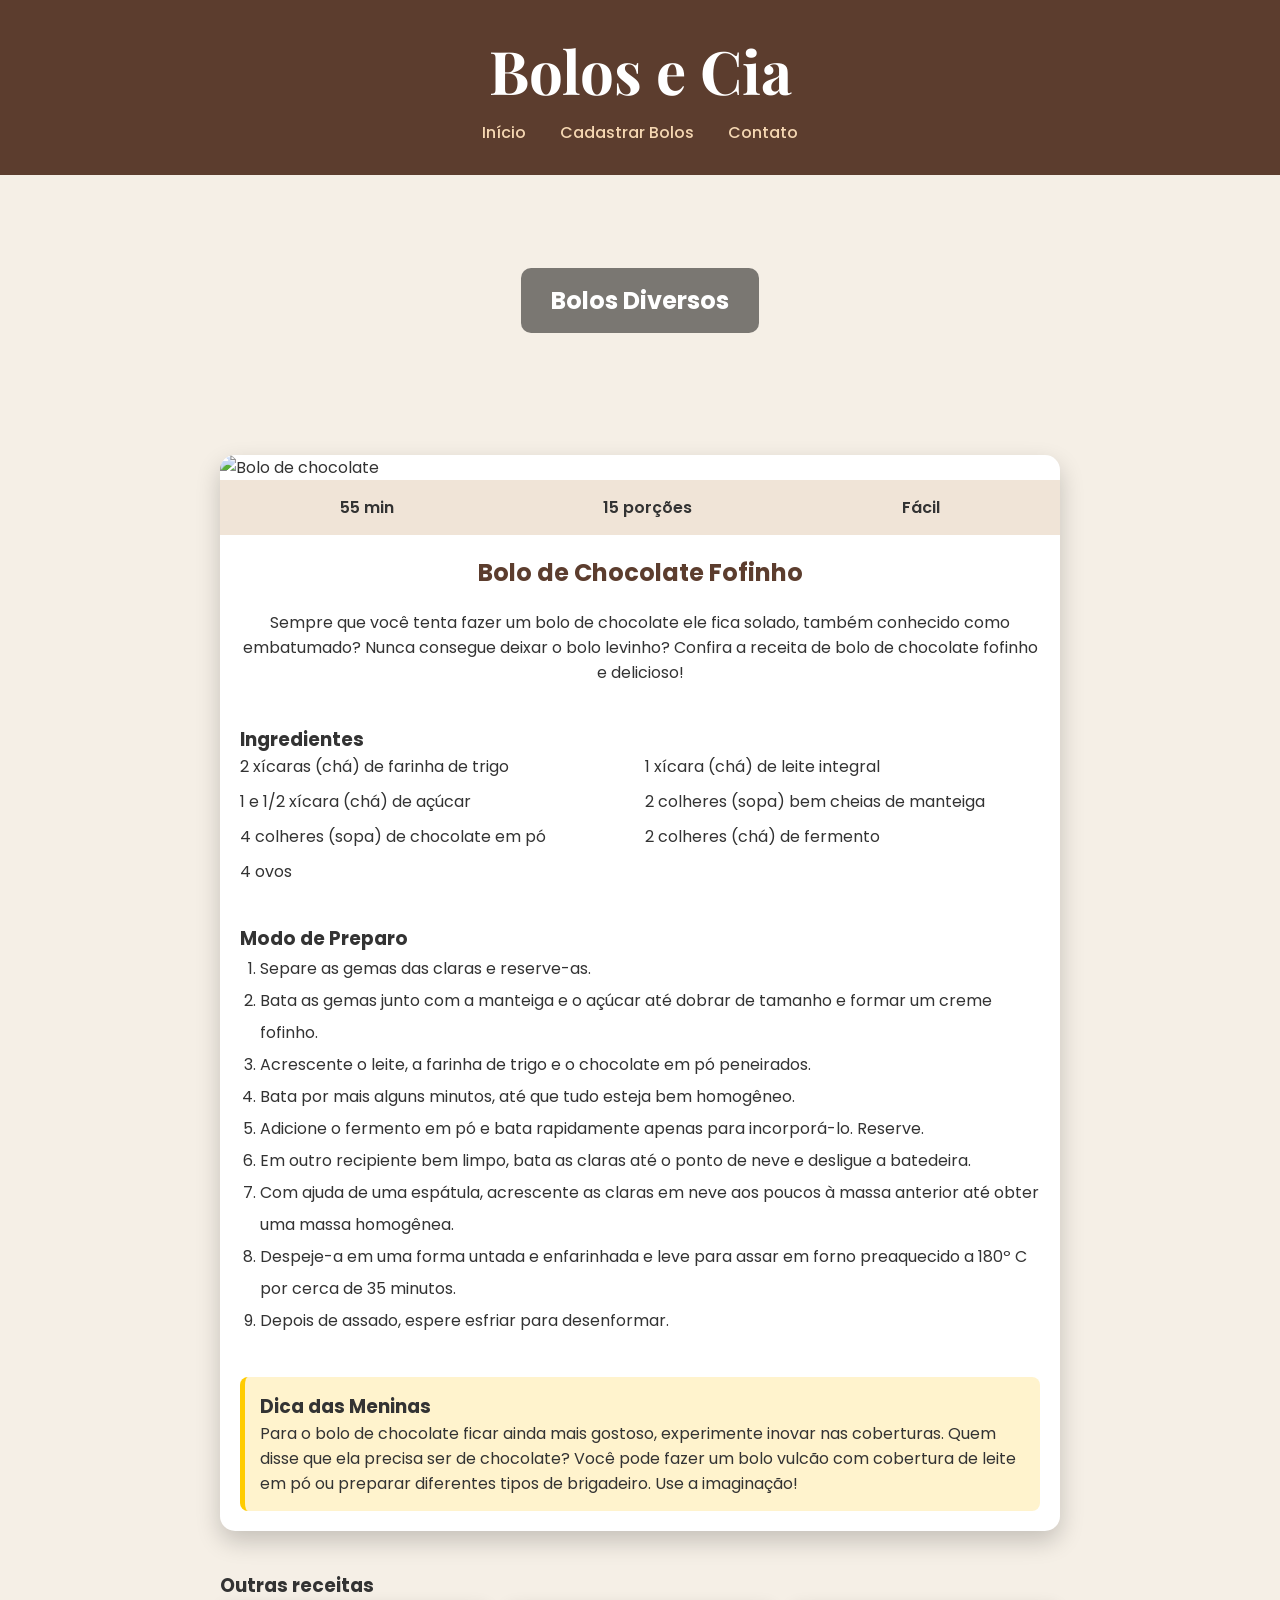
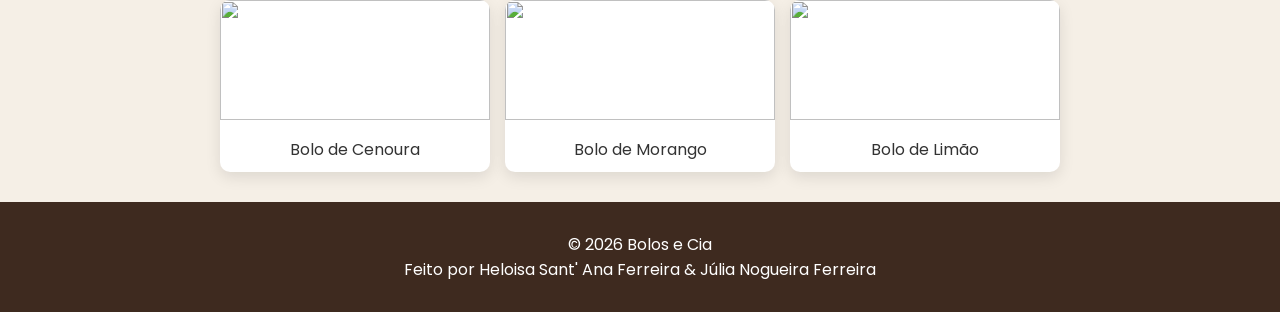
==== index.html @ 29d1458c "Update and rename bolo chocolate.html to index.html" ====
<!DOCTYPE html>
<html lang="pt-br">
<head>
    <meta charset="UTF-8">
    <title>Bolo de Chocolate | Bolos e Cia</title>
    <link rel="stylesheet" href="mystyle.css">
    <link href="https://fonts.googleapis.com/css2?family=Playfair+Display:wght@700&family=Poppins:wght@300;400;600&display=swap" rel="stylesheet">
    <script src="scriptIndex.js" defer></script>
    
    <script>
        fetch('/api/lista')
            .then ((data)=>data.json())
            .then((json)=>console.log(json))
            .catch((err)=>console.log(err));

    </script>

</head>
<body>
    <header class="topo">
        <h1>Bolos e Cia</h1>
        <nav>
            <a href="index.html">Início</a>
            <a href="form.html">Cadastrar Bolos</a>
            <a href="#">Contato</a>
        </nav>
    </header>
    <section class="banner">
        <h2>Bolos Diversos</h2>
    </section>
    <main class="container">
        <section class="receita">
            <img src= "https://receitasdepanela.com.br/wp-content/uploads/2025/12/BOLO-DE-CHOCOLATE-FOFINHO.jpg" alt="Bolo de chocolate">
            <div class="info-topo">
                <span> 55 min</span>
                <span> 15 porções</span>
                <span> Fácil</span>
            </div>
            <h2>Bolo de Chocolate Fofinho</h2>
            <p class="descricao">
                Sempre que você tenta fazer um bolo de chocolate ele fica solado, também conhecido como embatumado? Nunca consegue deixar o bolo levinho? Confira a receita de bolo de chocolate fofinho e delicioso!
            </p>
            <div class="ingredientes">
                <h3> Ingredientes</h3>
                <div class="grid">
                    <div>2 xícaras (chá) de farinha de trigo</div>
                    <div>1 xícara (chá) de leite integral</div>
                    <div>1 e 1/2 xícara (chá) de açúcar</div>
                    <div>2 colheres (sopa) bem cheias de manteiga</div>
                    <div>4 colheres (sopa) de chocolate em pó</div>
                    <div>2 colheres (chá) de fermento</div>
                    <div>4 ovos</div>
                </div>
            </div>
            <div class="preparo">
                <h3> Modo de Preparo</h3>
                <ol>
                    <li>Separe as gemas das claras e reserve-as.</li>
                    <li>Bata as gemas junto com a manteiga e o açúcar até dobrar de tamanho e formar um creme fofinho.</li>
                    <li>Acrescente o leite, a farinha de trigo e o chocolate em pó peneirados.</li>
                    <li>Bata por mais alguns minutos, até que tudo esteja bem homogêneo.</li>
                    <li>Adicione o fermento em pó e bata rapidamente apenas para incorporá-lo. Reserve.</li>
                    <li>Em outro recipiente bem limpo, bata as claras até o ponto de neve e desligue a batedeira.</li>
                    <li>Com ajuda de uma espátula, acrescente as claras em neve aos poucos à massa anterior até obter uma massa homogênea.</li>
                    <li>Despeje-a em uma forma untada e enfarinhada e leve para assar em forno preaquecido a 180º C por cerca de 35 minutos.</li>
                    <li>Depois de assado, espere esfriar para desenformar.</li>
                </ol>
            </div>
            <div class="dica">
                <h3> Dica das Meninas</h3>
                <p>Para o bolo de chocolate ficar ainda mais gostoso, experimente inovar nas coberturas. Quem disse que ela precisa ser de chocolate? Você pode fazer um bolo vulcão com cobertura de leite em pó ou preparar diferentes tipos de brigadeiro. Use a imaginação!</p>
            </div>
        </section>
        <section class="relacionadas">
            <h3>Outras receitas</h3>
            <div class="cards">
                <div class="mini-card">
                    <img src="https://recipesblob.oetker.com.br/assets/11ed1b54a18b427ea8e7f7d141f0a34d/1272x764/bolo_cenoura_horizontal.jpg">
                    <p>Bolo de Cenoura</p>
                </div>
                <div class="mini-card">
                    <img src="https://www.sabornamesa.com.br/media/k2/items/cache/24d767ce6c156eb07b1fc26c266211f5_XL.jpg">
                    <p>Bolo de Morango</p>
                </div>
                <div class="mini-card">
                    <img src="https://revistaanamaria.com.br/wp-content/uploads/2022/11/Bolo-de-limao.jpg">
                    <p>Bolo de Limão</p>
                </div>
            </div>
        </section>
        <section class="todosCards"></section>
    </main>
    <footer>
        <p>© 2026 Bolos e Cia</p>
        <p>Feito por Heloisa Sant' Ana Ferreira & Júlia Nogueira Ferreira</p>
    </footer>
</body>
</html>
</html>
---- mystyle.css ----
* {
    margin: 0;
    padding: 0;
    box-sizing: border-box;
    }
    
 body {
    font-family: 'Poppins', sans-serif;
    background: #f5efe6;
    color: #333;
    }
    

.topo {
    background: #5c3d2e;
    padding: 30px;
    text-align: center;
    }
    
.topo h1 {
    font-family: 'Playfair Display', serif;
    font-size: 60px;
    color: white;
    }
    
.topo nav {
    margin-top: 10px;
    }
    
.topo nav a {
    color: #f5d7b2;
    margin: 0 15px;
    text-decoration: none;
    font-weight: 500;
    }
    
.banner {
    background: url("https://inmagazine.ig.com.br/wp-content/uploads/2024/11/bolos-veganos-1024x585.jpg") center/cover;
    height: 250px;
    display: flex;
    align-items: center;
    justify-content: center;
    }
    
.banner h2 {
    background: rgba(0,0,0,0.5);
    color: white;
    padding: 15px 30px;
    border-radius: 10px;
    }
    
.container {
    max-width: 900px;
    margin: auto;
    padding: 30px;
    }
    
.receita {
    background: white;
    border-radius: 15px;
    overflow: hidden;
    box-shadow: 0 10px 25px rgba(0,0,0,0.2);
    margin-bottom: 40px;
    }
    
.receita img {
    width: 100%;
    height: 400px;
    object-fit: cover;
    }
    
.info-topo {
    display: flex;
    justify-content: space-around;
    padding: 15px;
    background: #f0e4d7;
    font-weight: 600;
    }
    
.receita h2 {
    text-align: center;
    margin: 20px;
    color: #5c3d2e;
    }
    
.descricao {
    text-align: center;
    padding: 0 20px 20px;
    }
    
.ingredientes {
    padding: 20px;
    }
    
.grid {
    display: grid;
    grid-template-columns: 1fr 1fr;
    gap: 10px;
    }
    
.preparo {
    padding: 20px;
    }
    
.preparo ol {
    margin-left: 20px;
    line-height: 2;
    }
    
.dica {
    background: #fff3cd;
    margin: 20px;
    padding: 15px;
    border-left: 5px solid #ffcc00;
    border-radius: 8px;
    }
    
.relacionadas {
    margin-top: 30px;
    }
    
.cards {
    display: flex;
    gap: 15px;
    }
    
.mini-card {
    background: white;
    border-radius: 10px;
    overflow: hidden;
    width: 100%;
    box-shadow: 0 5px 15px rgba(0,0,0,0.1);
    }
    
.mini-card img {
    width: 100%;
    height: 120px;
    object-fit: cover;
    }
    
.mini-card p {
    text-align: center;
    padding: 10px;
    }
    
footer {
    background: #3e2a1f;
    color: white;
    text-align: center;
    padding: 30px;
    }
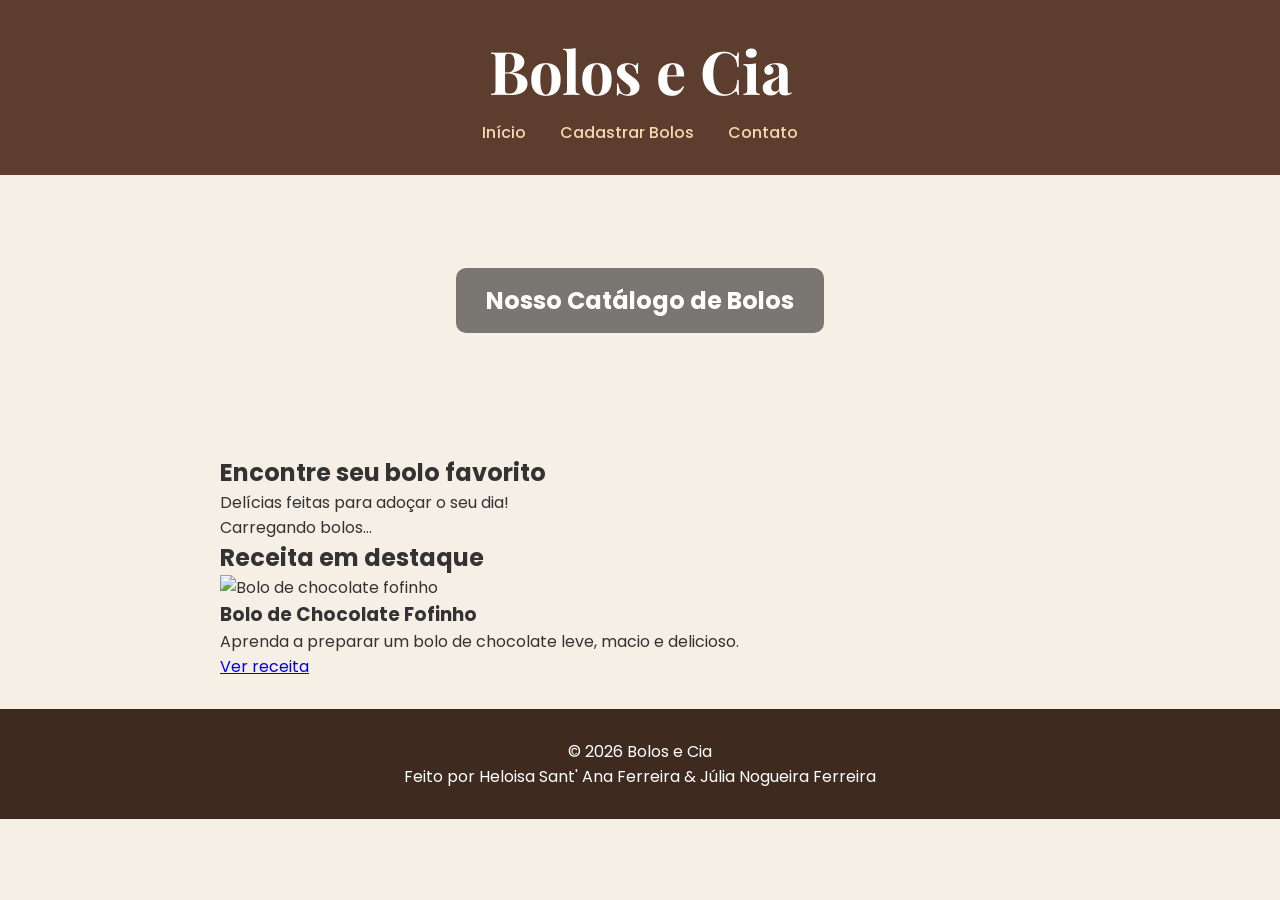
==== commit 0c566f7a: "Update title and structure of index.html" ====
--- a/index.html
+++ b/index.html
@@ -2,98 +2,60 @@
 <html lang="pt-br">
 <head>
     <meta charset="UTF-8">
-    <title>Bolo de Chocolate | Bolos e Cia</title>
+    <meta name="viewport" content="width=device-width, initial-scale=1.0">
+    <title>Catálogo | Bolos e Cia</title>
+
     <link rel="stylesheet" href="mystyle.css">
     <link href="https://fonts.googleapis.com/css2?family=Playfair+Display:wght@700&family=Poppins:wght@300;400;600&display=swap" rel="stylesheet">
+
     <script src="scriptIndex.js" defer></script>
-    
-    <script>
-        fetch('/api/lista')
-            .then ((data)=>data.json())
-            .then((json)=>console.log(json))
-            .catch((err)=>console.log(err));
-
-    </script>
-
 </head>
 <body>
+
     <header class="topo">
         <h1>Bolos e Cia</h1>
         <nav>
             <a href="index.html">Início</a>
             <a href="form.html">Cadastrar Bolos</a>
-            <a href="#">Contato</a>
+            <a href="#contato">Contato</a>
         </nav>
     </header>
+
     <section class="banner">
-        <h2>Bolos Diversos</h2>
+        <h2>Nosso Catálogo de Bolos</h2>
     </section>
+
     <main class="container">
-        <section class="receita">
-            <img src= "https://receitasdepanela.com.br/wp-content/uploads/2025/12/BOLO-DE-CHOCOLATE-FOFINHO.jpg" alt="Bolo de chocolate">
-            <div class="info-topo">
-                <span> 55 min</span>
-                <span> 15 porções</span>
-                <span> Fácil</span>
-            </div>
-            <h2>Bolo de Chocolate Fofinho</h2>
-            <p class="descricao">
-                Sempre que você tenta fazer um bolo de chocolate ele fica solado, também conhecido como embatumado? Nunca consegue deixar o bolo levinho? Confira a receita de bolo de chocolate fofinho e delicioso!
-            </p>
-            <div class="ingredientes">
-                <h3> Ingredientes</h3>
-                <div class="grid">
-                    <div>2 xícaras (chá) de farinha de trigo</div>
-                    <div>1 xícara (chá) de leite integral</div>
-                    <div>1 e 1/2 xícara (chá) de açúcar</div>
-                    <div>2 colheres (sopa) bem cheias de manteiga</div>
-                    <div>4 colheres (sopa) de chocolate em pó</div>
-                    <div>2 colheres (chá) de fermento</div>
-                    <div>4 ovos</div>
-                </div>
-            </div>
-            <div class="preparo">
-                <h3> Modo de Preparo</h3>
-                <ol>
-                    <li>Separe as gemas das claras e reserve-as.</li>
-                    <li>Bata as gemas junto com a manteiga e o açúcar até dobrar de tamanho e formar um creme fofinho.</li>
-                    <li>Acrescente o leite, a farinha de trigo e o chocolate em pó peneirados.</li>
-                    <li>Bata por mais alguns minutos, até que tudo esteja bem homogêneo.</li>
-                    <li>Adicione o fermento em pó e bata rapidamente apenas para incorporá-lo. Reserve.</li>
-                    <li>Em outro recipiente bem limpo, bata as claras até o ponto de neve e desligue a batedeira.</li>
-                    <li>Com ajuda de uma espátula, acrescente as claras em neve aos poucos à massa anterior até obter uma massa homogênea.</li>
-                    <li>Despeje-a em uma forma untada e enfarinhada e leve para assar em forno preaquecido a 180º C por cerca de 35 minutos.</li>
-                    <li>Depois de assado, espere esfriar para desenformar.</li>
-                </ol>
-            </div>
-            <div class="dica">
-                <h3> Dica das Meninas</h3>
-                <p>Para o bolo de chocolate ficar ainda mais gostoso, experimente inovar nas coberturas. Quem disse que ela precisa ser de chocolate? Você pode fazer um bolo vulcão com cobertura de leite em pó ou preparar diferentes tipos de brigadeiro. Use a imaginação!</p>
+        <section class="catalogo">
+            <h2>Encontre seu bolo favorito</h2>
+            <p class="subtitulo">Delícias feitas para adoçar o seu dia!</p>
+
+            <div class="todosCards">
+                <p class="carregando">Carregando bolos...</p>
             </div>
         </section>
-        <section class="relacionadas">
-            <h3>Outras receitas</h3>
-            <div class="cards">
-                <div class="mini-card">
-                    <img src="https://recipesblob.oetker.com.br/assets/11ed1b54a18b427ea8e7f7d141f0a34d/1272x764/bolo_cenoura_horizontal.jpg">
-                    <p>Bolo de Cenoura</p>
-                </div>
-                <div class="mini-card">
-                    <img src="https://www.sabornamesa.com.br/media/k2/items/cache/24d767ce6c156eb07b1fc26c266211f5_XL.jpg">
-                    <p>Bolo de Morango</p>
-                </div>
-                <div class="mini-card">
-                    <img src="https://revistaanamaria.com.br/wp-content/uploads/2022/11/Bolo-de-limao.jpg">
-                    <p>Bolo de Limão</p>
+
+        <section class="destaque-receita">
+            <h2>Receita em destaque</h2>
+
+            <div class="bolo-destaque">
+                <img
+                    src="https://receitasdepanela.com.br/wp-content/uploads/2025/12/BOLO-DE-CHOCOLATE-FOFINHO.jpg"
+                    alt="Bolo de chocolate fofinho">
+
+                <div class="destaque-info">
+                    <h3>Bolo de Chocolate Fofinho</h3>
+                    <p>Aprenda a preparar um bolo de chocolate leve, macio e delicioso.</p>
+                    <a href="receita.html" class="botao">Ver receita</a>
                 </div>
             </div>
         </section>
-        <section class="todosCards"></section>
     </main>
-    <footer>
+
+    <footer id="contato">
         <p>© 2026 Bolos e Cia</p>
         <p>Feito por Heloisa Sant' Ana Ferreira & Júlia Nogueira Ferreira</p>
     </footer>
+
 </body>
 </html>
-</html>
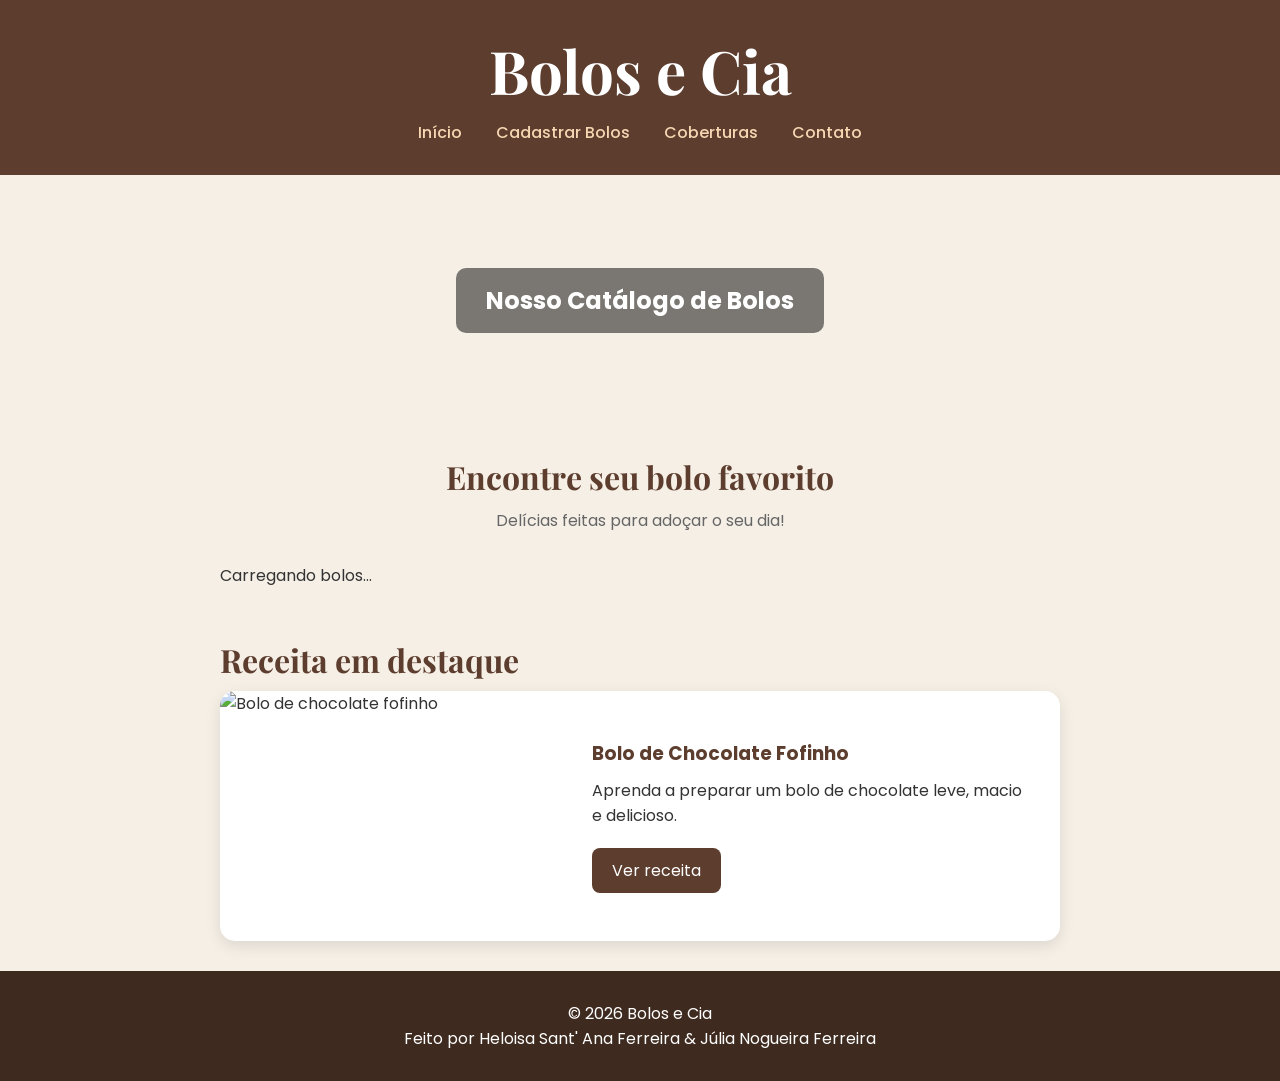
==== commit 84904f91: "Update index.html" ====
--- a/index.html
+++ b/index.html
@@ -17,6 +17,7 @@
         <nav>
             <a href="index.html">Início</a>
             <a href="form.html">Cadastrar Bolos</a>
+            <a href="cobertura.html">Coberturas</a>
             <a href="#contato">Contato</a>
         </nav>
     </header>
--- a/mystyle.css
+++ b/mystyle.css
@@ -149,3 +149,123 @@
     text-align: center;
     padding: 30px;
     }
+
+
+/* Catálogo de bolos */
+
+.catalogo {
+    text-align: center;
+    margin-bottom: 50px;
+}
+
+.catalogo h2,
+.destaque-receita h2 {
+    color: #5c3d2e;
+    font-family: 'Playfair Display', serif;
+    font-size: 32px;
+    margin-bottom: 10px;
+}
+
+.subtitulo {
+    margin-bottom: 30px;
+    color: #666;
+}
+
+.todosCards {
+    display: grid;
+    grid-template-columns: repeat(auto-fit, minmax(240px, 1fr));
+    gap: 25px;
+    margin-top: 25px;
+    text-align: left;
+}
+
+.bolo {
+    background: white;
+    border-radius: 15px;
+    overflow: hidden;
+    box-shadow: 0 5px 15px rgba(0, 0, 0, 0.1);
+    transition: transform 0.3s;
+}
+
+.bolo:hover {
+    transform: translateY(-5px);
+}
+
+.bolo img {
+    width: 100%;
+    height: 220px;
+    object-fit: cover;
+}
+
+.bolo-info {
+    padding: 20px;
+}
+
+.bolo-info h3 {
+    color: #5c3d2e;
+    margin-bottom: 10px;
+}
+
+.bolo-info p {
+    margin-bottom: 20px;
+}
+
+.botao {
+    display: inline-block;
+    background: #5c3d2e;
+    color: white;
+    padding: 10px 20px;
+    border-radius: 8px;
+    text-decoration: none;
+    transition: background 0.3s;
+}
+
+.botao:hover {
+    background: #3e2a1f;
+}
+
+/* Receita em destaque */
+
+.destaque-receita {
+    margin-top: 50px;
+}
+
+.bolo-destaque {
+    display: flex;
+    align-items: center;
+    gap: 25px;
+    background: white;
+    border-radius: 15px;
+    overflow: hidden;
+    box-shadow: 0 5px 15px rgba(0, 0, 0, 0.1);
+}
+
+.bolo-destaque img {
+    width: 45%;
+    min-height: 250px;
+    object-fit: cover;
+}
+
+.destaque-info {
+    padding: 25px;
+}
+
+.destaque-info h3 {
+    color: #5c3d2e;
+    margin-bottom: 10px;
+}
+
+.destaque-info p {
+    margin-bottom: 20px;
+}
+
+@media (max-width: 600px) {
+    .bolo-destaque {
+        flex-direction: column;
+    }
+
+    .bolo-destaque img {
+        width: 100%;
+        min-height: 200px;
+    }
+}
